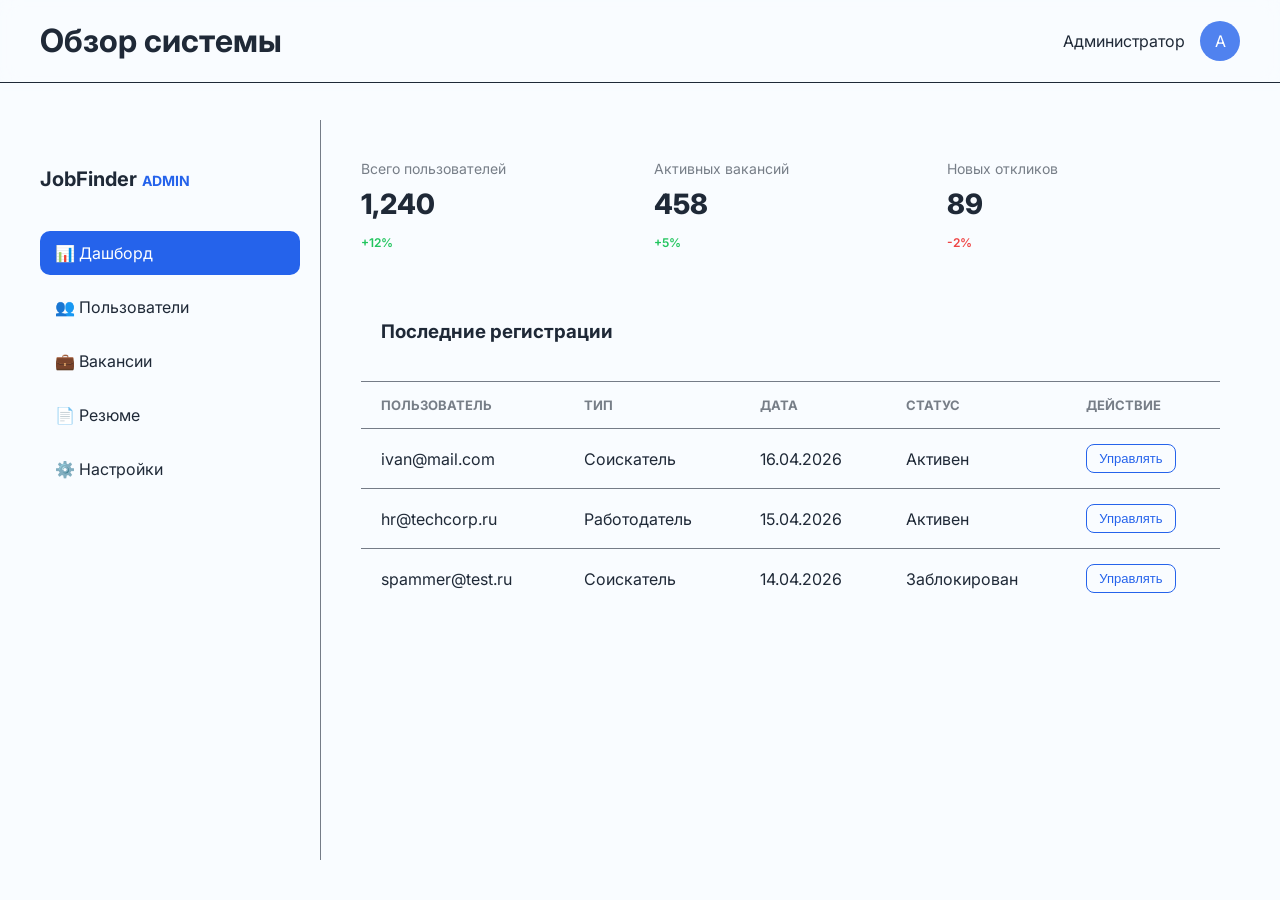
==== admin.html @ 2b35024f "Add files via upload" ====
<!DOCTYPE html>
<html lang="ru">
<head>
    <meta charset="UTF-8">
    <meta name="viewport" content="width=device-width, initial-scale=1.0">
    <title>JobFinder — Поиск работы и сотрудников</title>
    <link rel="stylesheet" href="style.css">
    <link rel="stylesheet" href="admin.css">
    <script>
        (function() {
            const savedTheme = localStorage.getItem('theme');
            if (savedTheme === 'dark') {
                document.documentElement.setAttribute('data-theme', 'dark');
            }
        })();
    </script>

    <link rel="preconnect" href="https://fonts.googleapis.com">
    <link rel="preconnect" href="https://fonts.gstatic.com" crossorigin>
    <link href="https://fonts.googleapis.com/css2?family=Inter:ital,opsz,wght@0,14..32,100..900;1,14..32,100..900&display=swap" rel="stylesheet">
</head>
<body>
    <div class="content">
        <div class="admin-page">
            <aside class="admin-sidebar">
                <div class="admin-logo">
                    <h2>JobFinder <span>Admin</span></h2>
                </div>
                <nav class="admin-nav">
                    <a href="#" class="nav-item active">📊 Дашборд</a>
                    <a href="#" class="nav-item">👥 Пользователи</a>
                    <a href="#" class="nav-item">💼 Вакансии</a>
                    <a href="#" class="nav-item">📄 Резюме</a>
                    <a href="#" class="nav-item">⚙️ Настройки</a>
                </nav>
            </aside>

            <main class="admin-main">
                <header class="admin-header">
                    <h1>Обзор системы</h1>
                    <div class="admin-user-info">
                        <span>Администратор</span>
                        <div class="admin-avatar">A</div>
                    </div>
                </header>

                <div class="admin-stats-grid">
                    <div class="profile-card stat-card">
                        <span class="stat-title">Всего пользователей</span>
                        <span class="stat-value">1,240</span>
                        <span class="stat-trend plus">+12%</span>
                    </div>
                    <div class="profile-card stat-card">
                        <span class="stat-title">Активных вакансий</span>
                        <span class="stat-value">458</span>
                        <span class="stat-trend plus">+5%</span>
                    </div>
                    <div class="profile-card stat-card">
                        <span class="stat-title">Новых откликов</span>
                        <span class="stat-value">89</span>
                        <span class="stat-trend minus">-2%</span>
                    </div>
                </div>

                <div class="profile-card admin-table-card">
                    <h3>Последние регистрации</h3>
                    <div class="table-wrapper">
                        <table class="admin-table">
                            <thead>
                                <tr>
                                    <th>Пользователь</th>
                                    <th>Тип</th>
                                    <th>Дата</th>
                                    <th>Статус</th>
                                    <th>Действие</th>
                                </tr>
                            </thead>
                            <tbody>
                                <tr>
                                    <td>ivan@mail.com</td>
                                    <td>Соискатель</td>
                                    <td>16.04.2026</td>
                                    <td><span class="status-badge active">Активен</span></td>
                                    <td><button class="btn-table">Управлять</button></td>
                                </tr>
                                <tr>
                                    <td>hr@techcorp.ru</td>
                                    <td>Работодатель</td>
                                    <td>15.04.2026</td>
                                    <td><span class="status-badge active">Активен</span></td>
                                    <td><button class="btn-table">Управлять</button></td>
                                </tr>
                                <tr>
                                    <td>spammer@test.ru</td>
                                    <td>Соискатель</td>
                                    <td>14.04.2026</td>
                                    <td><span class="status-badge archived">Заблокирован</span></td>
                                    <td><button class="btn-table">Управлять</button></td>
                                </tr>
                            </tbody>
                        </table>
                    </div>
                </div>
            </main>
        </div>
    </div>

    <script src="script.js"></script>
</body>
</html>
---- style.css ----
:root {
    --primary-color: #2563eb;
    --text-color: #1f2937;
    --bg-color: #f9fcff;
    --semitr-text-color: #1f293799;
    --semitr-bg-color: #f9fcff99;
    --semitr-primary-color: #2563ebcc;
}

[data-theme='dark'] {
    --bg-color: #111827;
    --text-color: #f9fafb;
    --primary-color: #3b82f6;
    --semitr-text-color: #f9fafb99;
    --semitr-bg-color: #11182799;
    --semitr-primary-color: #3b82f6cc;
}

* {
    transition: 0.3s;
}

a, p {
    transition: 0.01s;
}

a {
    color: var(--primary-color);
}

body {
    margin: 0;
    font-family: 'Inter', sans-serif;
    background-color: var(--bg-color);
    color: var(--text-color);
    padding-top: 80px;
}

header {
    position: fixed;
    top: 0;
    left: 0;
    width: 100%;
    background: var(--semitr-bg-color);
    backdrop-filter: blur(10px);
    z-index: 100;
    box-shadow: 0 4px 4px var(--semitr-bg-color);
}

header:hover {
    background: var(--bg-color);
}

button.header__theme-changer {
    background: none;
    border: none;
    cursor: pointer;
    font-size: 18px;
}

.header__container {
    max-width: 1300px;
    margin: 0 auto;
    padding: 0 20px;
    display: flex;
    align-items: center;
    justify-content: space-between;
    height: 80px;
}



.header__menu {
    display: flex;
    align-items: center;
    gap: 30px;
    flex-grow: 1;
    justify-content: space-between;
    margin-left: 40px;
}

.header__menu-list {
    display: flex;
    list-style: none;
    gap: 20px;
    padding: 0;
}

.header__menu-list a {
    text-decoration: none;
    color: inherit;
    font-size: 14px;
}



.header__actions {
    display: flex;
    align-items: center;
    gap: 15px;
}

.btn {
    padding: 10px 18px;
    border-radius: 6px;
    text-decoration: none;
    font-size: 14px;
    transition: 0.3s;
}

.btn-primary { background: var(--primary-color); color: white; }
.btn-outline { border: 1px solid var(--primary-color); color: var(--primary-color); }



.header__burger_menu {
    display: none;
    flex-direction: column;
    gap: 5px;
    background: none;
    border: none;
    cursor: pointer;
}

.header__burger_menu span {
    width: 25px;
    height: 3px;
    background: var(--text-color);
}

.header__menu-list {
    display: flex;
    align-items: stretch;
    height: 100%;
}

.header__menu-list li {
    display: flex;
}

.header__menu-list li a {
    position: relative;
    display: flex;
    align-items: center;
    padding: 20px;
    text-decoration: none;
    color: var(--text-color);
    z-index: 1;
    transition: color 0.3s ease;
}

.header__menu-list li a::before {
    content: '';
    position: absolute;
    left: 50%;
    width: 0; 
    height: 100%;
    background: var(--primary-color);
    opacity: 0;
    transform: translateX(-50%);
    transition: width 0.4s cubic-bezier(0.4, 0, 0.2, 1), opacity 0.3s ease;
    z-index: -1;
    filter: blur(100px);
}

.header__menu-list li a:hover::before {
    width: 100%;
    opacity: 0.15;
    height: 80px;
    filter: blur(0);
}

.header__menu-list li a:hover {
    color: var(--primary-color);
}

body.light-theme .header__menu-list li a:hover::before {
    opacity: 0.1;
}




@media (max-width: 1024px) {
    .header__burger_menu { 
        display: flex; 
        order: 3; 
        z-index: 101;
    }

    .header__menu-list li a::before {
        display: none;
    }
    
    .header__menu {
        display: flex; 
        position: fixed;
        top: 0;
        right: -100%;
        width: calc(100dvw - 80px);
        height: calc(100vh - 140px);
        background: var(--bg-color);
        flex-direction: column;
        padding: 100px 40px 40px;
        box-shadow: -5px 0 15px rgba(0,0,0,0.1);
        
        transition: 0.4s cubic-bezier(0.4, 0, 0.2, 1); 
        z-index: 100;
        opacity: 0;
        
        filter: blur(10px);
    }

    .header__menu.active {
        right: 0;
        opacity: 1;
        filter: blur(0);
    }
    
    .header__menu-list { 
        flex-direction: column; 
        width: 100%; 
        gap: 25px;
    }
    
    .header__menu-list a {
        font-size: 18px;
    }

    .header__actions { 
        flex-direction: column; 
        width: 100%;
        margin-top: 30px;
    }
}

.header__burger_menu span {
    transition: 0.3s;
}

.header__burger_menu.open span:nth-child(1) {
    transform: translateY(8px) rotate(45deg);
}

.header__burger_menu.open span:nth-child(2) {
    opacity: 0;
}

.header__burger_menu.open span:nth-child(3) {
    transform: translateY(-8px) rotate(-45deg);
}



header {
    border-bottom: 0.3px solid var(--text-color);
}


a.title {
    font-size: 1.8rem;
    font-weight: bold;
    color: var(--text-color);
    text-decoration: none;
    transition: 0.3s color;
}

a.title span {
    color: var(--primary-color);
}

.content {
    margin: 40px auto;
    max-width: 1300px;
    padding: 0 20px;
}

@media (max-width: 1024px) {
    .content {
        padding: 0 40px;
    }
}

form.search-form {
    display: flex;
    flex-direction: row;
    align-items: stretch;
    justify-content: stretch;
    width: 100%;
    gap: 10px;
    min-height: 50px; 
}


div.search-form__group {
    display: flex;
}

.search-form__input,
.search-form__select,
.search-form__btn {
    width: 100%;
    height: 100%;
    box-sizing: border-box;
    padding: 10px;
    border: 1px solid var(--text-color);
    border-radius: 20px;
    cursor: pointer;
}

.search-form__input:focus,
.search-form__select:focus,
.search-form__btn:focus {
    outline: none;
    border-color: var(--primary-color);
    border-width: 1px;
    outline: 1px solid var(--primary-color);
}

.search-form__input,
.search-form__select {
    background: transparent;
    color: var(--text-color);
    font-size: 14px;
}

.search-form__btn {
    font-size: 18px;
    font-weight: bold;
}

.search-form__group--input, .search-form__group--select {
    flex: 1;
}

.search-form__group--select select {
    padding-right: 70px;
}

.search-form__group--btn {
    flex: 0.3;
    width: auto;
}

a.hero__link {
    display: inline-block;
    margin-top: 20px;
    color: var(--primary-color);
    text-decoration: none;
    font-size: 16px;
}

@media (max-width: 1024px) {
    form.search-form {
        flex-direction: column;
        gap: 15px;
    }

    .search-form__input,
    .search-form__select,
    .search-form__btn {
        border-radius: 10px;
    }
}

.extended-search__wrapper {
    margin-top: 30px;
    z-index: 3;
    padding: 10px 20px 20px 20px;
    border: 1px solid var(--text-color);
    max-width: 1300px;
    background: var(--semitr-bg-color);
    margin-right: 30px;
    border-radius: 20px;
    backdrop-filter: blur(5px);
    filter: blur(5px);
    position: absolute;
    transform: translateY(20px);
    opacity: 0;
    transition: 0.5s;
    pointer-events: none;
}

.extended-search__wrapper.active {
    display: block;
    filter: blur(0);
    opacity: 1;
    transform: translateY(0px);
    margin-top: 15px;
    pointer-events: auto;
}

.extended-search__wrapper:hover {
    background: var(--bg-color);
}

.extended-search__filters {
    display: flex;
    flex-wrap: wrap;
    gap: 20px;
    transition: 0.3s;
}

#extended-search__link {
    opacity: 1;
    filter: blur(0);
    transition: 0.5s;
    position: absolute;
}

#extended-search__link.active {
    opacity: 0;
    filter: blur(5px);
    pointer-events: none;
    margin: 0;
}

.filter-set-button {
    display: flex;
    align-items: center;
    justify-content: center;
    width: 100%;
    transition: 0.3s;
}

.filter-set-button button {
    background: var(--semitr-primary-color);
}

.filter-set-button button:hover {
    background: var(--primary-color);
}

.extended-search__filters .filter-group {
    display: flex;
    flex-direction: column;
    gap: 5px;
    flex: 1;
    transition: 0.3s;
}

@media (max-width: 1024px) {
    .extended-search__filters {
        flex-direction: row;
        flex-wrap: wrap;
    }

    .extended-search__wrapper {
        border-radius: 15px;
        margin-right: 40px;
    }

    .extended-search__filters .filter-group {
        width: 100%;
        border-radius: 20px;
        flex: 0.5;
    }
    
    .extended-search__filters {
        display: flex;
        flex-wrap: wrap;
        gap: 15px;
    }

    .extended-search__filters .filter-group {
        flex: 0 0 calc(50% - 8px); 
        min-width: 140px;
    }

    .filter-set-button {
        flex: 0 0 100%;
        margin-top: 10px;
    }

}


.categories {
    padding: 60px 0;
}

.section-title {
    font-size: 2rem;
    margin-bottom: 40px;
    text-align: center;
}

.categories__grid {
    display: grid;
    gap: 20px;
    grid-template-columns: repeat(3, 1fr);
}

.category-card {
    background: rgba(255, 255, 255, 0.05);
    border: 1px solid var(--semitr-text-color);
    border-radius: 20px;
    padding: 30px;
    text-align: center;
    transition: all 0.3s ease;
    cursor: pointer;
}

.category-card:hover {
    background: rgba(37, 99, 235, 0.1);
    border-color: var(--primary-color);
    transform: translateY(-5px);
}

.category-card__icon {
    font-size: 40px;
    margin-bottom: 15px;
}

.category-card__icon img {
    width: 60px;
    height: 60px;
}

.category-card__icon img {
    filter: brightness(0) invert(1);
}

[data-theme='light'] .category-card__icon img {
    filter: none;
}

.category-card__title {
    font-size: 1.1rem;
    font-weight: 500;
}

@media (max-width: 767px) {
    .categories__grid {
        grid-template-columns: repeat(2, 1fr);
        gap: 12px;
        padding: 0 5px;
    }

    .category-card {
        padding: 20px 10px;
        height: 160px; 
        display: flex;
        flex-direction: column;
        justify-content: space-between;
        align-items: center;
        background: var(--semitr-bg-color);
    }

    .category-card__icon {
        font-size: 36px;
        flex-grow: 1;
        display: flex;
        align-items: center;
    }

    .category-card__title {
        font-size: 12px;
        line-height: 1.3;
        margin: 0;
        display: -webkit-box;
        -webkit-line-clamp: 2;
        -webkit-box-orient: vertical;
        overflow: hidden;
    }
}



.premium-vacancies {
    padding: 80px 0;
}

.slider__container {
    display: flex;
    gap: 30px;
    overflow: hidden;
}

.vacancy-card {
    background: rgba(255, 255, 255, 0.03);
    border: 1px solid var(--semitr-text-color);
    border-radius: 20px;
    padding: 25px;
    flex: 0 0 100%;
    transition: 0.3s;
}

.vacancy-card__header {
    display: flex;
    flex-direction: row;
    align-items: center;
    text-align: left;
    gap: 20px;
}


@media (min-width: 768px) {
    .vacancy-card {
        flex: 0 0 calc(50% - 15px);
    }
    .vacancy-card__header {
        display: flex;
        gap: 15px;
    }
    .vacancy-card__btn {
        width: auto;
    }
}

@media (min-width: 1024px) {
    .vacancy-card {
        flex: 0 0 calc(33.333% - 20px);
    }
    .slider__nav {
        display: flex;
        justify-content: center;
        align-items: center;
        gap: 20px;
        margin-top: 40px;
    }
}



.slider {
    overflow: hidden;
    width: 100%;
    position: relative;
}

.slider__container {
    display: flex;
    gap: 0; 
    will-change: transform;
}

.vacancy-card {
    flex: 0 0 100%; 
    padding: 0 15px; 
    box-sizing: border-box;
    display: flex;
    flex-direction: column;
}

@media (min-width: 768px) {
    .vacancy-card {
        flex: 0 0 50%;
    }
}

@media (min-width: 1024px) {
    .vacancy-card {
        flex: 0 0 33.333%;
    }
}

.vacancy-card__logo {
    width: 60px;
    height: 60px;
    border-radius: 12px;
    margin-bottom: 15px;
}

.vacancy-card__salary {
    font-size: 1.25rem;
    font-weight: bold;
    color: var(--primary-color);
    margin: 20px 0;
}

.slider__dots {
    display: flex;
    justify-content: center;
    align-items: center;
}

.slider__dot {
    display: inline-block;
    width: 10px;
    height: 10px;
    background: var(--text-color);
    border-radius: 50%;
    margin: 0 5px;
    cursor: pointer;
    transition: all 0.3s ease;
    transform: scale(0.9);
    box-shadow: 0 0 5px transparent;
}

.slider__dot--active {
    background: var(--primary-color);
    width: 20px;
    border-radius: 10px;
    transform: scale(1.1);
    box-shadow: 0 0 5px var(--semitr-primary-color);
}

.slider {
    width: 100%;
    overflow: hidden;
    position: relative;
    padding: 20px 0;
}

.slider__container {
    display: flex;
    transition: transform 0.5s ease-in-out;
    will-change: transform;
    gap: 20px;
    border-radius: 20px;
}

.vacancy-card {
    flex: 0 0 100%; 
    padding: 15px;
    box-sizing: border-box;
}

@media (min-width: 768px) {
    .vacancy-card {
        flex: 0 0 50%;
    }
}

@media (min-width: 1024px) {
    .vacancy-card {
        flex: 0 0 33.333%;
    }
}

.slider__arrow--prev, .slider__arrow--next {
    background: var(--bg-color); 
    border: none;
    border-radius: 15px;
    border: 1px solid var(--text-color);
    width: 50px;
    height: 50px;
    display: flex;
    justify-content: center;
    align-items: center;
    z-index: 10;
    color: var(--text-color);
    font-size: 20px;
    cursor: pointer;
    
}



.slider__nav {
    display: flex;
    justify-content: center;
    align-items: center;
    gap: 20px;
    margin-top: 30px;
    width: 100%;
}



.features {
    padding: 80px 0;
}

.features__grid {
    display: grid;
    grid-template-columns: repeat(4, 1fr);
    gap: 30px;
}

.feature-card {
    text-align: center;
    padding: 20px;
}

.feature-card__img {
    margin-bottom: 20px;
    height: 120px;
    display: flex;
    justify-content: center;
    align-items: center;
}

.feature-card__img img {
    max-width: 100px;
    transition: transform 0.3s ease;
}

.feature-card:hover .feature-card__img img {
    transform: scale(1.1);
}

.feature-card__title {
    font-size: 1.25rem;
    margin-bottom: 12px;
    color: var(--white);
}

.feature-card__text {
    font-size: 0.9rem;
    color: var(--semitr-text-color);
    line-height: 1.6;
}


@media (max-width: 1199px) {
    .features__grid {
        grid-template-columns: repeat(2, 1fr);
    }
}

@media (max-width: 767px) {
    .features__grid {
        grid-template-columns: 1fr;
        gap: 40px;
    }
    
    .feature-card__img {
        height: 80px;
    }
}



.reviews {
    padding: 100px 0;
}

.reviews__grid {
    display: grid;
    grid-template-columns: repeat(3, 1fr);
    gap: 30px;
}

.review-card {
    background: rgba(255, 255, 255, 0.02);
    border: 1px solid rgba(255, 255, 255, 0.08);
    border-radius: 20px;
    padding: 30px;
    transition: transform 0.3s ease;
}

.review-card:hover {
    transform: translateY(-5px);
    background: rgba(255, 255, 255, 0.04);
}

.review-card__user {
    display: flex;
    align-items: center;
    gap: 15px;
    margin-bottom: 20px;
}

.review-card__avatar {
    width: 50px;
    height: 50px;
    border-radius: 50%;
    display: flex;
    justify-content: center;
    align-items: center;
    font-weight: bold;
    color: white;
    font-size: 1.1rem;
}

.review-card__name {
    font-size: 1.1rem;
    margin-bottom: 2px;
}

.review-card__pos {
    font-size: 0.85rem;
    color: var(--primary-color);
}

.review-card__text {
    font-style: italic;
    line-height: 1.6;
    color: var(--semitr-text-color);
}

@media (max-width: 991px) {
    .reviews__grid {
        grid-template-columns: repeat(2, 1fr);
    }
}

@media (max-width: 650px) {
    .reviews__grid {
        grid-template-columns: 1fr;
    }
} 



.footer {
    background: #03030322;
    padding: 60px 0 30px 0;
    border-top: 1px solid var(--semitr-text-color);
    display: flex;
    justify-content: center;
    align-items: start;
}

.footer .content {
    display: flex;
    flex-direction: column;
    align-items: start;
    gap: 40px;
}

.footer__content {
    display: flex;
    flex-wrap: wrap;
    gap: 50px;
    margin-bottom: 50px;
    max-width: 1300px;
    justify-content: space-between;
}

.footer__info {
    flex: 1;
    min-width: 250px;
}

.footer__description {
    color: var(--semitr-text-color);
    font-size: 0.95rem;
    line-height: 1.6;
    max-width: 350px;
}

.footer__title {
    font-weight: 600;
    color: var(--white);
    margin: 0;
    font-size: 1.8rem;
}

.footer__links {
    list-style: none;
    padding: 0;
}

.footer__links li {
    margin-bottom: 12px;
    left: 0;
}

.footer__links a {
    color: var(--semitr-text-color);
    text-decoration: none;
    transition: color 0.3s;
    left: 0;
    position: relative;
    display: inline-block;
}

.footer__links a::after {
    content: '';
    position: absolute;
    left: 0;
    bottom: -2px;
    width: 0;
    height: 2px;
    background: var(--semitr-text-color);
    transition: 0.3s ease;
}

.footer__links a:hover::after {
    background: var(--primary-color);
    width: 100%;
}

.footer__links a:hover {
    color: var(--primary-color);
}

.social-links {
    display: flex;
    margin-top: 16px;
    gap: 15px;
}

.social-link {
    width: 40px;
    height: 40px;
    background: rgba(255, 255, 255, 0.05);
    border-radius: 50%;
    display: flex;
    justify-content: center;
    align-items: center;
    color: var(--white);
    transition: all 0.3s ease;
}

.social-link svg {
    width: 20px;
    height: 20px;
}

.social-link:hover {
    transform: translateY(-3px);
}

.social-link.telegram:hover {
    background: #0088cc;
}

.social-link.vk:hover {
    background: #0077FF;
}

.social-link.facebook:hover {
    background: #1877F2;
}

.social-link.twitter:hover {
    background: #000;
}

.social-link.instagram:hover {
    background: #E4405F;
}
        

.footer__bottom {
    text-align: center;
    padding-top: 30px;
    border-top: 1px solid var(--semitr-text-color)  ;
    color: var(--semitr-text-color);
    font-size: 0.85rem;
    opacity: 0.6;
}

@media (max-width: 1024px) {
    .footer__content {
        grid-template-columns: 1fr 1fr;
        padding: 0 20px;
    }
    .footer__info {
        grid-column: span 2;
        margin-bottom: 20px;
    }
}

@media (max-width: 768px) {
    .footer__content {
        grid-template-columns: 1fr;
        gap: 40px;
    }
    .footer__info {
        grid-column: span 1;
    }
}



.login-page {
    display: flex;
    align-items: center;
    justify-content: center;
    height: calc(100dvh - 160px);
}

.login-card {
    position: relative;
    background: var(--bg-color);
    padding: 40px;
    border-radius: 30px;
    width: calc(100% - 80px);
    max-width: 500px;
    border: 1px solid rgba(255, 255, 255, 0.08);
    box-shadow: 0 30px 60px rgba(0, 0, 0, 0.4);
}

.login-container {
    display: block;
    position: relative;
    background: transparent;
    gap: 20px;
    max-width: 700px;
    width: 500px;
}

.login-header {
    text-align: center;
    margin-bottom: 30px;
}

.login-header h1 {
    font-size: 28px;
    margin-bottom: 10px;
    color: var(--text-color);
}

.login-header p {
    color: var(--semitr-text-color);
    font-size: 14px;
}


.form-group {
    margin-bottom: 20px;
    display: flex;
    justify-content: start;
    align-items: start;
    flex-direction: column;
    gap: 8px;
}

.label-row {
    display: flex;
    justify-content: space-between;
    width: 100%;
}

.form-group label {
    font-size: 14px;
    font-weight: 500;
    padding-left: 10px;
}

.forgot-pass {
    font-size: 13px;
    color: var(--primary-color);
    text-decoration: none;
    padding-right: 10px;
}


.form-group input {
    width: calc(100% - 30px);
    border-radius: 20px;
    height: 50px;
    background: var(--semitr-bg-color);
    padding: 0 15px;
    border: 1px solid var(--semitr-text-color);
    color: var(--text-color);
}

[data-theme="dark"] .form-group input {
    background: rgba(255, 255, 255, 0.05);
}

.form-group input:focus {
    outline: none;
    border-color: var(--primary-color);
    box-shadow: 0 0 0 3px rgba(37, 99, 235, 0.1);
}

.login-submit {
    width: 100%;
    padding: 15px;
    background: var(--primary-color);
    color: #fff;
    border: none;
    border-radius: 12px;
    font-size: 16px;
    font-weight: 600;
    cursor: pointer;
    transition: 0.3s;
    margin-top: 10px;
}

.login-submit:hover {
    filter: brightness(1.1);
}

.login-divider {
    text-align: center;
    margin: 24px 0;
    position: relative;
}

.login-divider::before {
    content: "";
    position: absolute;
    top: 50%;
    left: 0;
    width: 100%;
    height: 1px;
    background: var(--semitr-text-color);
}

.login-divider span {
    background: var(--bg-color);
    padding: 0 15px;
    color: var(--semitr-text-color);
    font-size: 13px;
    position: relative;
}

.login-socials {
    display: grid;
    grid-template-columns: 1fr 1fr;
    gap: 12px;
}

.social-btn {
    display: flex;
    align-items: center;
    justify-content: center;
    gap: 8px;
    background: var(--semitr-bg-color);
    border: 0.4px solid var(--semitr-text-color);
    color: var(--text-color);
    border-radius: 14px;
    height: 48px;
    font-weight: 500;
    cursor: pointer;
    transition: 0.2s ease;
}

.social-btn:hover {
    background: var(--semitr-bg-color);
    border: 1px solid var(--semitr-text-color);
}

.login-footer {
    text-align: center;
    margin-top: 30px;
    font-size: 14px;
    color: var(--semitr-text-color);
}

.login-footer a {
    color: var(--primary-color);
    text-decoration: none;
    font-weight: 600;
}


.login-form {
    min-height: 400px;
}

.after-submitting {
    max-height: 0;
    opacity: 0;
    overflow: hidden;
    transition: all 0.5s ease;
    text-align: center;
    filter: blur(10px);
}

.login-form.submitted .after-submitting {
    max-height: 200px;
    opacity: 1;
    margin-top: 10px;
    filter: blur(0);
    margin-bottom: 20px;
}

.login-form.submitted .login-submit {
    background: var(--semitr-text-color);
    cursor: no-drop;
}

.after-submitting-row {
    display: flex;
    gap: 10px;
    justify-content: space-between;
    width: 100%;
}

.after-submitting-row a {
    padding: 15px 20px;
    background: var(--primary-color);
    color: white;
    border-radius: 12px;
    text-decoration: none;
    font-weight: 500;
    transition: 0.3s;
    width: 100%;
}




.register-type {
    min-height: calc(100vh - 160px);
    display: flex;
    align-items: center;
    justify-content: center;
    padding: 0 20px;
}

.type-container {
    max-width: 800px;
    width: 100%;
}

.type-header {
    text-align: center;
    margin-bottom: 40px;
}

.type-header h1 {
    font-size: 32px;
    margin-bottom: 12px;
    color: var(--text-color);
}

.type-header p {
    color: var(--semitr-text-color);
}

.type-grid {
    display: grid;
    grid-template-columns: 1fr 1fr;
    gap: 24px;
}

.type-card {
    background: var(--card-bg);
    border: 1px solid var(--semitr-text-color);
    border-radius: 24px;
    padding: 32px;
    text-decoration: none;
    display: flex;
    flex-direction: column;
    transition: all 0.4s cubic-bezier(0.4, 0, 0.2, 1);
    position: relative;
    overflow: hidden;
}

.type-card:hover {
    transform: translateY(-8px);
    border-color: var(--primary-color);
    box-shadow: 0 20px 40px rgba(0, 0, 0, 0.3);
}

.type-icon {
    font-size: 48px;
    margin-bottom: 20px;
    transition: transform 0.4s ease;
}

.type-card:hover .type-icon {
    transform: scale(1.1) rotate(-5deg);
}

.type-info h2 {
    font-size: 22px;
    margin-bottom: 12px;
    color: var(--text-color);
}

.type-info p {
    font-size: 14px;
    color: var(--semitr-text-color);
    line-height: 1.6;
}

.type-arrow {
    margin-top: 24px;
    font-size: 30px;
    color: var(--primary-color);
    opacity: 0;
    transform: translateX(-10px);
    transition: 0.3s ease;
}

.type-card:hover .type-arrow {
    opacity: 1;
    transform: translateX(0);
}

@media (max-width: 640px) {
    .type-grid {
        grid-template-columns: 1fr;
    }
    
    .type-header h1 {
        font-size: 24px;
    }
}

.type-footer {
    text-align: center;
    margin-top: 40px;
    color: var(--semitr-text-color);
}

.type-footer a {
    color: var(--primary-color);
    text-decoration: none;
    font-weight: 600;
}

.type-icon {
    margin-bottom: 20px;
    color: var(--primary-color);
    display: flex;
    align-items: center;
}

.icon-svg {
    transition: transform 0.4s ease, stroke-width 0.3s ease;
}

.type-card:hover .icon-svg {
    transform: scale(1.1);
    stroke-width: 2.5px;
}

[data-theme="dark"] .type-icon {
    filter: drop-shadow(0 0 8px rgba(37, 99, 235, 0.2));
}




.register-card {
    max-width: 600px;
    margin: 40px auto;
    padding: 0 20px;
}

.back-link {
    display: inline-block;
    color: var(--primary-color);
    text-decoration: none;
    font-size: 14px;
    margin-bottom: 20px;
    transition: 0.3s;
}

.auth-header {
    margin-bottom: 30px;
}

.auth-header p {
    opacity: 0.8;
}

.back-link:hover {
    transform: translateX(-5px);
}

.form-section {
    border-bottom: 1px solid var(--semitr-text-color);
    margin-bottom: 25px;
    padding-bottom: 10px;
}

.form-row {
    display: grid;
    grid-template-columns: 1fr 1fr;
    gap: 20px;
}

textarea {
    width: calc(100% - 28px);
    padding: 14px;
    background: rgba(0, 0, 0, 0.2);
    border: 1px solid var(--semitr-text-color);
    border-radius: 12px;
    color: var(--text-color);
    font-family: inherit;
    resize: none;
    outline: none;
}

[data-theme="dark"] textarea {
    background: rgba(255, 255, 255, 0.05);
}

textarea:focus {
    border-color: var(--primary-color);
}

.form-checkbox {
    display: flex;
    gap: 12px;
    align-items: center;
    justify-content: start;
    margin: 20px 0;
    font-size: 13px;
    color: var(--semitr-text-color);
    cursor: pointer;
}

.form-checkbox input {
    width: 18px;
    height: 18px;
    cursor: pointer;
}

.btn-submit {
    width: 100%;
    padding: 16px;
    background: var(--primary-color);
    color: white;
    border: none;
    border-radius: 12px;
    font-size: 16px;
    font-weight: 600;
    cursor: pointer;
    transition: 0.3s;
}

.btn-submit:hover {
    filter: brightness(1.2);
    box-shadow: 0 10px 20px rgba(37, 99, 235, 0.2);
}

@media (max-width: 480px) {
    .form-row {
        grid-template-columns: 1fr;
        gap: 0;
    }
}




.form-select {
    width: 100%;
    padding: 14px 16px;
    background: rgba(0, 0, 0, 0.2);
    border: 1px solid rgba(255, 255, 255, 0.1);
    border-radius: 12px;
    color: var(--text-color);
    font-family: inherit;
    outline: none;
    cursor: pointer;
    appearance: none;
    background-image: url("data:image/svg+xml,%3Csvg xmlns='http://www.w3.org/2000/svg' width='16' height='16' viewBox='0 0 24 24' fill='none' stroke='white' stroke-width='2' stroke-linecap='round' stroke-linejoin='round'%3E%3Cpath d='m6 9 6 6 6-6'/%3E%3C/svg%3E");
    background-repeat: no-repeat;
    background-position: right 16px center;
}

[data-theme="dark"] .form-select {
    background-color: rgba(255, 255, 255, 0.05);
}

.form-select:focus {
    border-color: var(--primary-color);
}

.form-select option {
    background: var(--card-bg);
    color: var(--text-color);
}
---- admin.css ----
.admin-page {
    display: flex;
    min-height: calc(100vh - 160px);
    background: var(--bg-color);
}

.admin-sidebar {
    width: 260px;
    background: var(--card-bg);
    border-right: 1px solid var(--semitr-text-color);
    padding: 30px 20px;
    display: flex;
    flex-direction: column;
}

.admin-logo h2 {
    font-size: 20px;
    margin-bottom: 40px;
}

.admin-logo span {
    color: var(--primary-color);
    font-size: 14px;
    text-transform: uppercase;
}

.admin-nav {
    display: flex;
    flex-direction: column;
    gap: 10px;
}

.nav-item {
    padding: 12px 15px;
    text-decoration: none;
    color: var(--text-color);
    border-radius: 10px;
    transition: 0.3s;
}

.nav-item:hover, .nav-item.active {
    background: var(--primary-color);
    color: white;
}

.admin-main {
    flex: 1;
    padding: 40px;
}

.admin-header {
    display: flex;
    justify-content: space-between;
    align-items: center;
    margin-bottom: 30px;
    padding: 0 40px;
    width: calc(100% - 80px);
}

.admin-user-info {
    display: flex;
    align-items: center;
    gap: 15px;
}

.admin-avatar {
    width: 40px;
    height: 40px;
    border-radius: 50%;
    background: var(--semitr-primary-color);
    display: flex;
    align-items: center;
    justify-content: center;
    color: white;
}

.admin-stats-grid {
    display: grid;
    grid-template-columns: repeat(3, 1fr);
    gap: 20px;
    margin-bottom: 30px;
}

.stat-card {
    position: relative;
}

.stat-title {
    display: block;
    font-size: 14px;
    color: var(--semitr-text-color);
}

.stat-value {
    display: block;
    font-size: 28px;
    font-weight: 800;
    margin: 10px 0;
}

.stat-trend {
    font-size: 12px;
    font-weight: 600;
}

.stat-trend.plus { color: #22c55e; }
.stat-trend.minus { color: #ef4444; }

.admin-table-card {
    padding: 0;
    overflow: hidden;
}

.admin-table-card h3 {
    padding: 20px;
}

.table-wrapper {
    overflow-x: auto;
}

.admin-table {
    width: 100%;
    border-collapse: collapse;
    text-align: left;
}

.admin-table th, .admin-table td {
    padding: 15px 20px;
    border-top: 1px solid var(--semitr-text-color);
}

.admin-table th {
    background: var(--card-bg);
    font-size: 13px;
    color: var(--semitr-text-color);
    text-transform: uppercase;
}

.btn-table {
    background: none;
    border: 1px solid var(--primary-color);
    color: var(--primary-color);
    padding: 6px 12px;
    border-radius: 8px;
    cursor: pointer;
    font-size: 13px;
}

.btn-table:hover {
    background: var(--primary-color);
    color: white;
}

@media (max-width: 1024px) {
    .admin-sidebar {
        width: 80px;
        padding: 20px 10px;
    }
    .admin-logo h2, .nav-item span {
        display: none;
    }
    .admin-stats-grid {
        grid-template-columns: 1fr;
    }
}
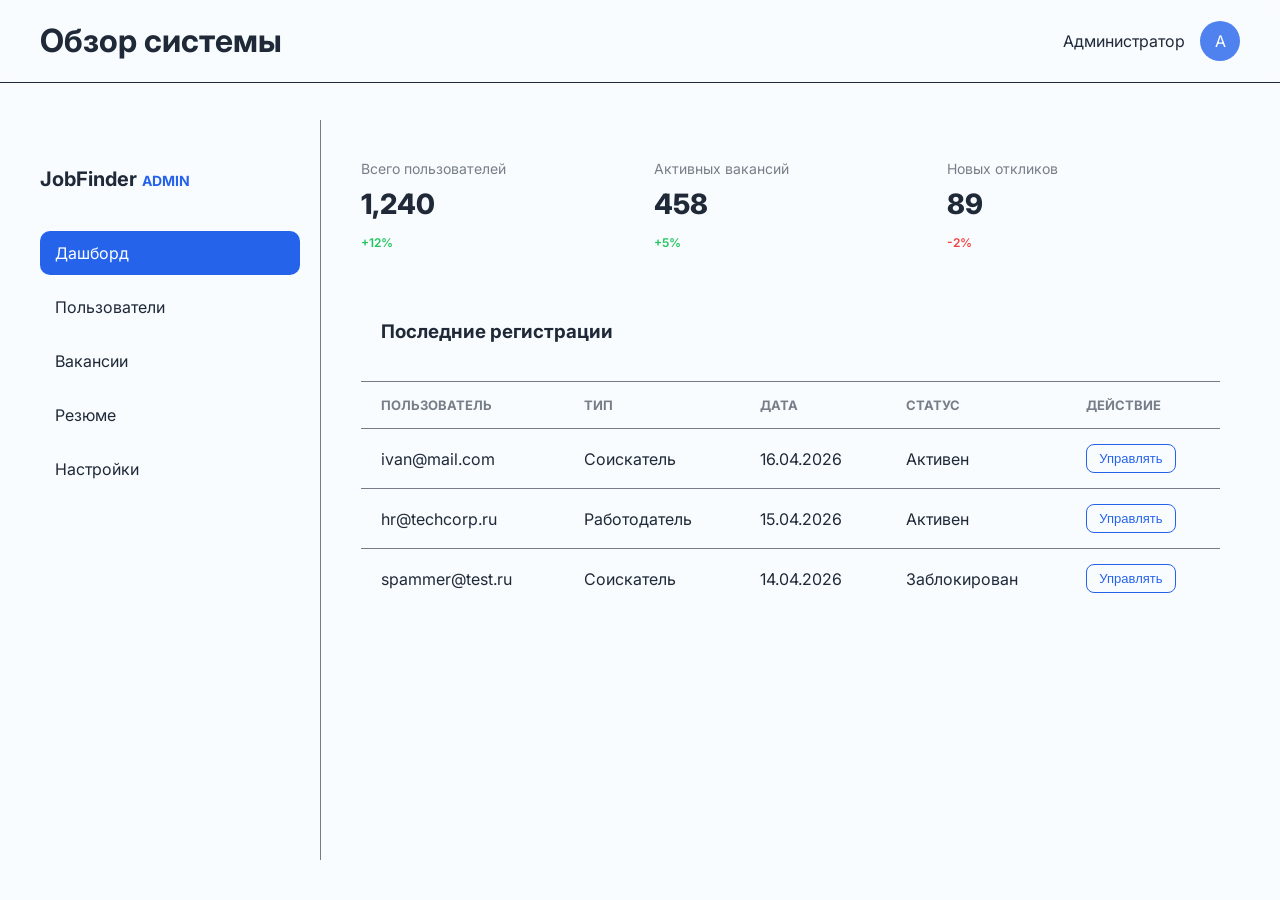
==== commit d7632949: "Update admin.html" ====
--- a/admin.html
+++ b/admin.html
@@ -3,7 +3,7 @@
 <head>
     <meta charset="UTF-8">
     <meta name="viewport" content="width=device-width, initial-scale=1.0">
-    <title>JobFinder — Поиск работы и сотрудников</title>
+    <title>JobFinder — Панель администрации</title>
     <link rel="stylesheet" href="style.css">
     <link rel="stylesheet" href="admin.css">
     <script>
@@ -27,11 +27,11 @@
                     <h2>JobFinder <span>Admin</span></h2>
                 </div>
                 <nav class="admin-nav">
-                    <a href="#" class="nav-item active">📊 Дашборд</a>
-                    <a href="#" class="nav-item">👥 Пользователи</a>
-                    <a href="#" class="nav-item">💼 Вакансии</a>
-                    <a href="#" class="nav-item">📄 Резюме</a>
-                    <a href="#" class="nav-item">⚙️ Настройки</a>
+                    <a href="#" class="nav-item active">Дашборд</a>
+                    <a href="#" class="nav-item">Пользователи</a>
+                    <a href="#" class="nav-item">Вакансии</a>
+                    <a href="#" class="nav-item">Резюме</a>
+                    <a href="#" class="nav-item">Настройки</a>
                 </nav>
             </aside>
 
@@ -107,4 +107,4 @@
 
     <script src="script.js"></script>
 </body>
-</html>+</html>
